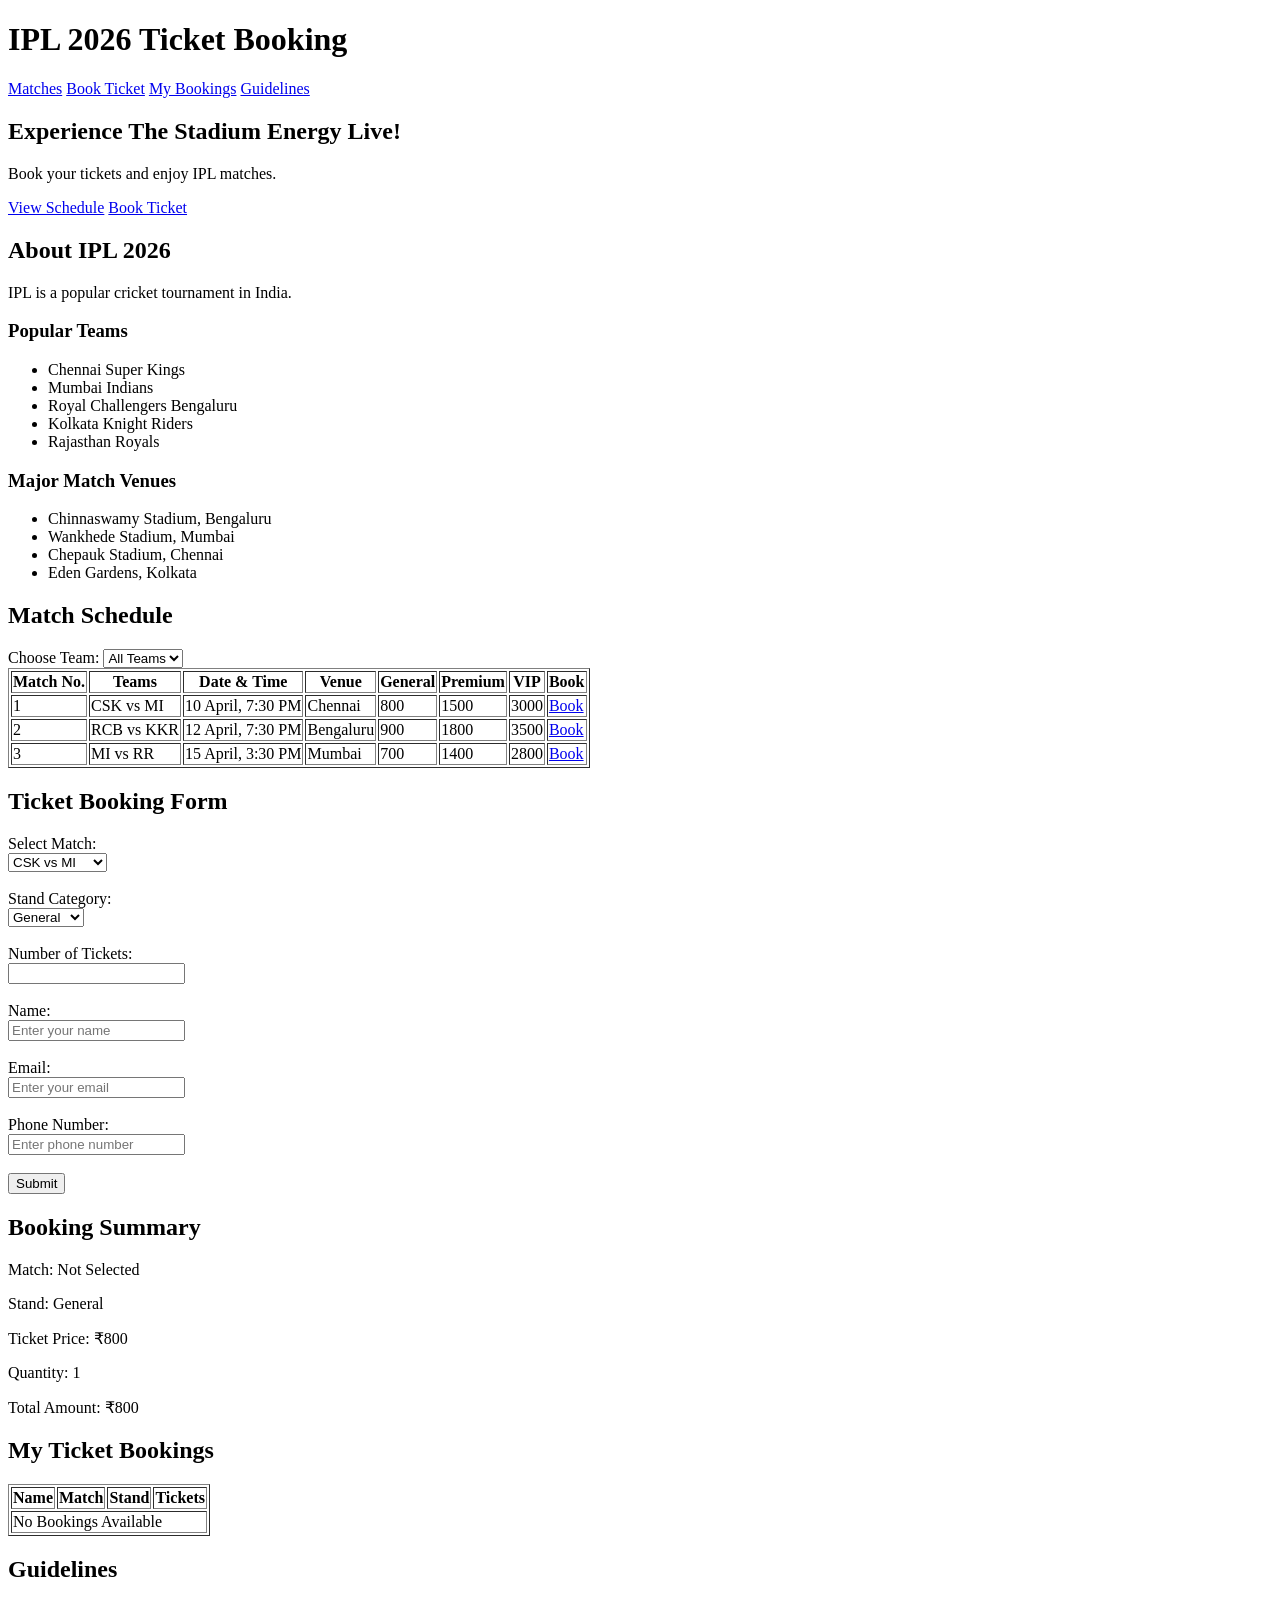
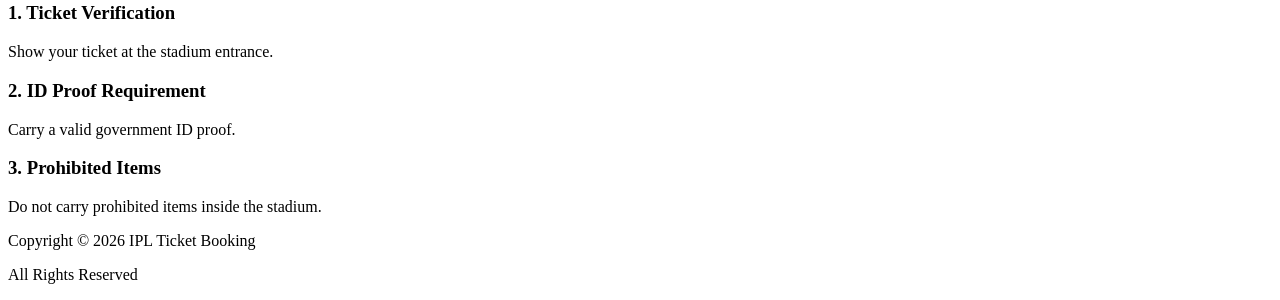
==== index.html @ f909f4ca "Add files via upload" ====
<!DOCTYPE html>
<html>
<head>
    <title>IPL Ticket Booking</title>
</head>

<body>

    <!-- Header -->
    <header>
        <h1>IPL 2026 Ticket Booking</h1>

        <nav>
            <a href="#matches">Matches</a>
            <a href="#booking">Book Ticket</a>
            <a href="#mybookings">My Bookings</a>
            <a href="#guidelines">Guidelines</a>
        </nav>
    </header>

    <!-- Banner Section -->
    <section>
        <h1>Experience The Stadium Energy Live!</h1>
        <p>Book your tickets and enjoy IPL matches.</p>

        <a href="#matches">View Schedule</a>
        <a href="#booking">Book Ticket</a>
    </section>

    <!-- About IPL -->
    <section>
        <h2>About IPL 2026</h2>
        <p>IPL is a popular cricket tournament in India.</p>

        <h3>Popular Teams</h3>
        <ul>
            <li>Chennai Super Kings</li>
            <li>Mumbai Indians</li>
            <li>Royal Challengers Bengaluru</li>
            <li>Kolkata Knight Riders</li>
            <li>Rajasthan Royals</li>
        </ul>

        <h3>Major Match Venues</h3>
        <ul>
            <li>Chinnaswamy Stadium, Bengaluru</li>
            <li>Wankhede Stadium, Mumbai</li>
            <li>Chepauk Stadium, Chennai</li>
            <li>Eden Gardens, Kolkata</li>
        </ul>
    </section>

    <!-- Match Schedule -->
    <section id="matches">
        <h2>Match Schedule</h2>

        <label>Choose Team:</label>
        <select>
            <option>All Teams</option>
            <option>CSK</option>
            <option>MI</option>
            <option>RCB</option>
            <option>KKR</option>
        </select>

        <table border="1">
            <tr>
                <th>Match No.</th>
                <th>Teams</th>
                <th>Date & Time</th>
                <th>Venue</th>
                <th>General</th>
                <th>Premium</th>
                <th>VIP</th>
                <th>Book</th>
            </tr>

            <tr>
                <td>1</td>
                <td>CSK vs MI</td>
                <td>10 April, 7:30 PM</td>
                <td>Chennai</td>
                <td>800</td>
                <td>1500</td>
                <td>3000</td>
                <td><a href="#booking">Book</a></td>
            </tr>

            <tr>
                <td>2</td>
                <td>RCB vs KKR</td>
                <td>12 April, 7:30 PM</td>
                <td>Bengaluru</td>
                <td>900</td>
                <td>1800</td>
                <td>3500</td>
                <td><a href="#booking">Book</a></td>
            </tr>

            <tr>
                <td>3</td>
                <td>MI vs RR</td>
                <td>15 April, 3:30 PM</td>
                <td>Mumbai</td>
                <td>700</td>
                <td>1400</td>
                <td>2800</td>
                <td><a href="#booking">Book</a></td>
            </tr>
        </table>
    </section>

    <!-- Ticket Booking Form -->
    <section id="booking">
        <h2>Ticket Booking Form</h2>

        <form>
            <label>Select Match:</label><br>
            <select>
                <option>CSK vs MI</option>
                <option>RCB vs KKR</option>
                <option>MI vs RR</option>
            </select><br><br>

            <label>Stand Category:</label><br>
            <select>
                <option>General</option>
                <option>Premium</option>
                <option>VIP</option>
            </select><br><br>

            <label>Number of Tickets:</label><br>
            <input type="number" min="1"><br><br>

            <label>Name:</label><br>
            <input type="text" placeholder="Enter your name"><br><br>

            <label>Email:</label><br>
            <input type="email" placeholder="Enter your email"><br><br>

            <label>Phone Number:</label><br>
            <input type="tel" placeholder="Enter phone number"><br><br>

            <button type="submit">Submit</button>
        </form>

        <!-- Booking Summary -->
        <h2>Booking Summary</h2>
        <p>Match: Not Selected</p>
        <p>Stand: General</p>
        <p>Ticket Price: ₹800</p>
        <p>Quantity: 1</p>
        <p>Total Amount: ₹800</p>
    </section>

    <!-- My Bookings -->
    <section id="mybookings">
        <h2>My Ticket Bookings</h2>

        <table border="1">
            <tr>
                <th>Name</th>
                <th>Match</th>
                <th>Stand</th>
                <th>Tickets</th>
            </tr>

            <tr>
                <td colspan="4">No Bookings Available</td>
            </tr>
        </table>
    </section>

    <!-- Guidelines -->
    <section id="guidelines">
        <h2>Guidelines</h2>

        <h3>1. Ticket Verification</h3>
        <p>Show your ticket at the stadium entrance.</p>


        <h3>2. ID Proof Requirement</h3>
        <p>Carry a valid government ID proof.</p>

        <h3>3. Prohibited Items</h3>
        <p>Do not carry prohibited items inside the stadium.</p>
    </section>

    <!-- Footer -->
    <footer>
        <p>Copyright © 2026 IPL Ticket Booking</p>
        <p>All Rights Reserved</p>
    </footer>
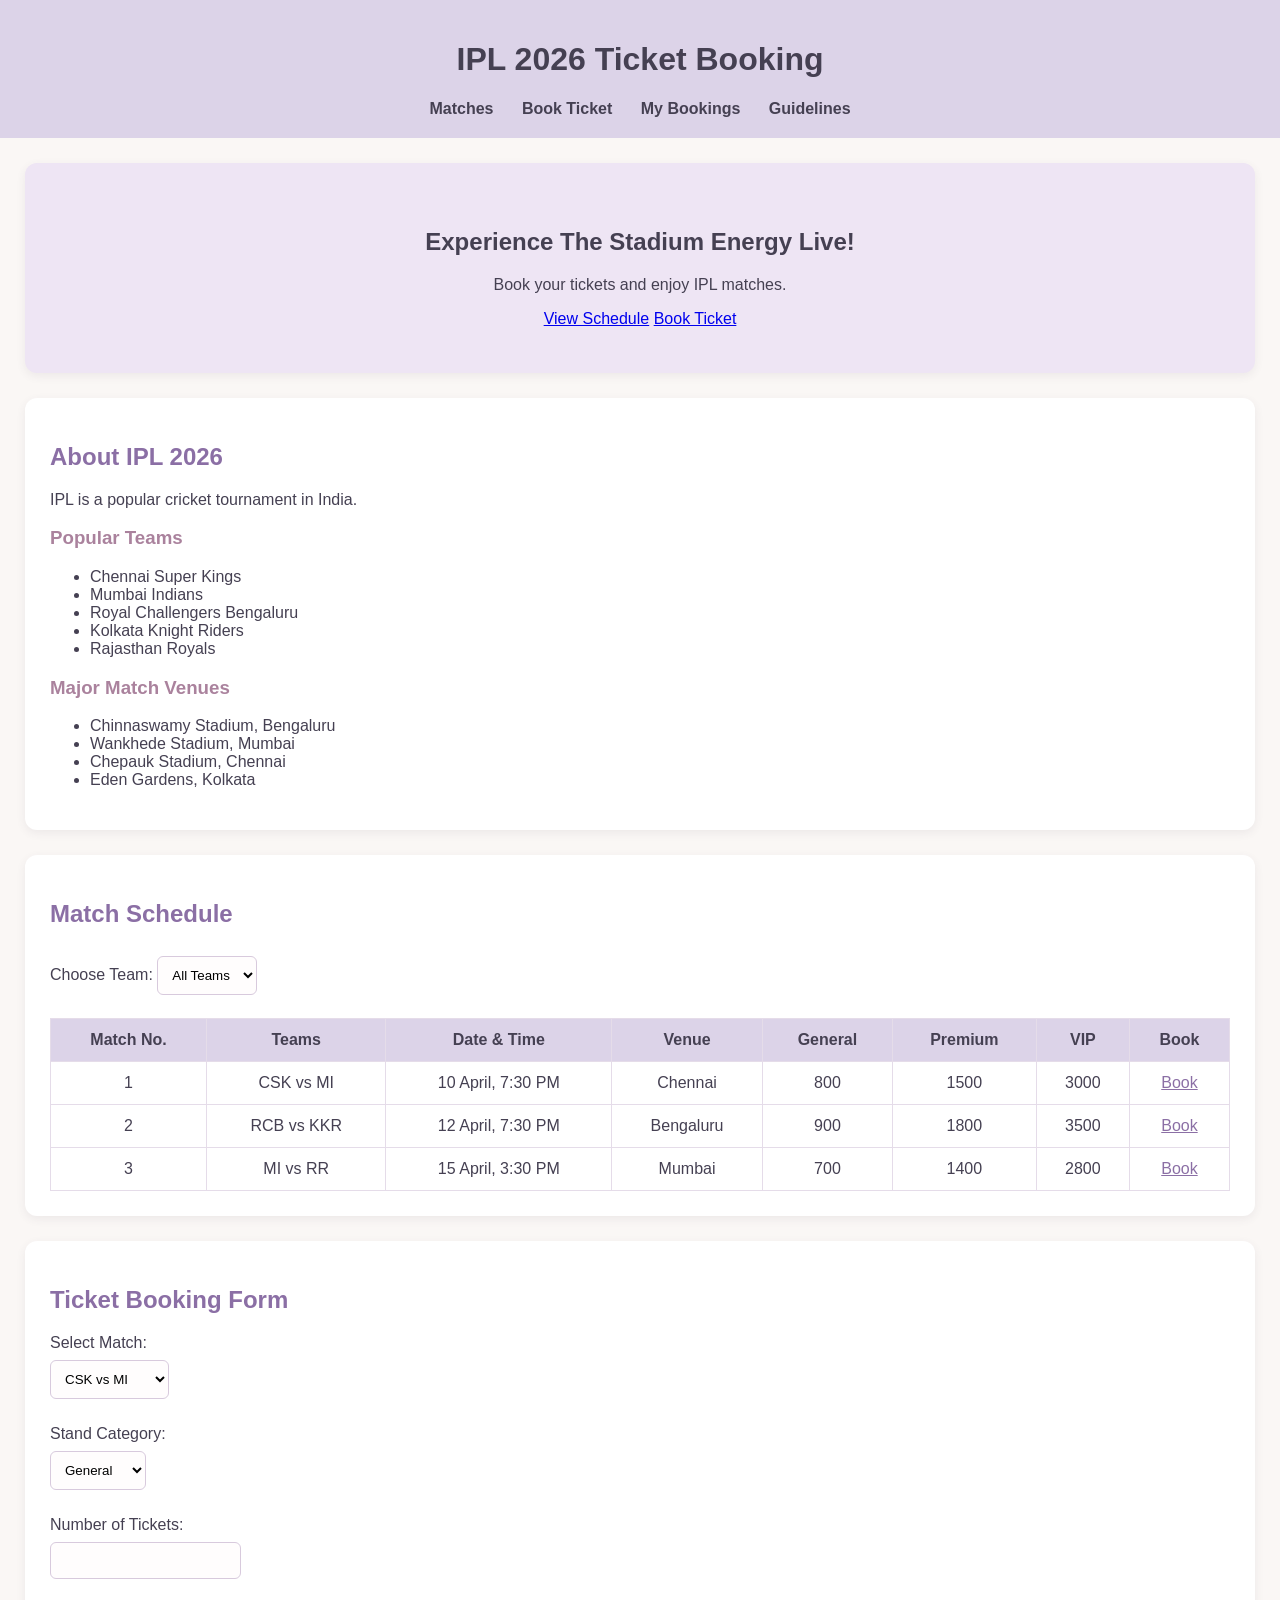
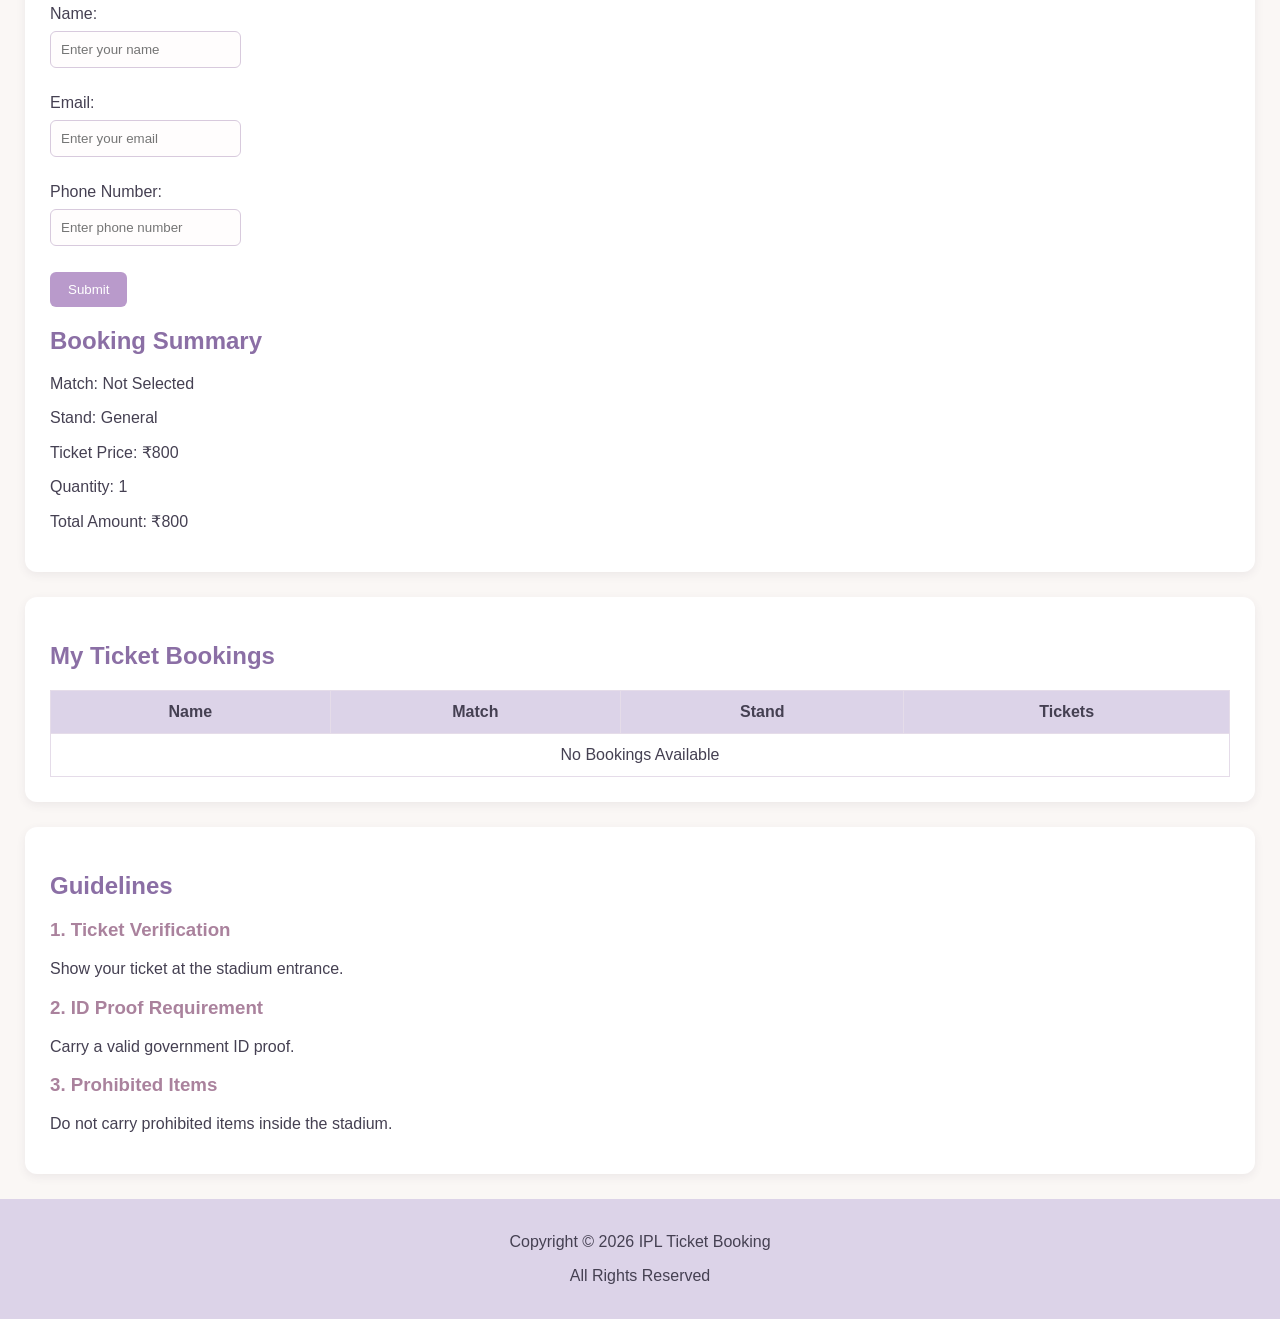
==== commit cd936a4f: "Fix HTML structure and add missing footer" ====
--- a/index.html
+++ b/index.html
@@ -1,8 +1,8 @@
-
 <!DOCTYPE html>
 <html>
 <head>
     <title>IPL Ticket Booking</title>
+    <link rel="stylesheet" href="style.css">
 </head>
 
 <body>
@@ -24,8 +24,9 @@
         <h1>Experience The Stadium Energy Live!</h1>
         <p>Book your tickets and enjoy IPL matches.</p>
 
-        <a href="#matches">View Schedule</a>
-        <a href="#booking">Book Ticket</a>
+       <a href="#matches" class="banner-button">View Schedule</a>
+
+       <a href="#booking" class="banner-button">Book Ticket</a>
     </section>
 
     <!-- About IPL -->
@@ -191,4 +192,4 @@
     <footer>
         <p>Copyright © 2026 IPL Ticket Booking</p>
         <p>All Rights Reserved</p>
-    </footer>+    </footer>
--- a/style.css
+++ b/style.css
@@ -0,0 +1,124 @@
+
+/* General Styling */
+body {
+    font-family: Arial, sans-serif;
+    background-color: #faf7f5;
+    color: #454052;
+    margin: 0;
+}
+
+/* Header */
+header {
+    background-color: #dcd3e8;
+    color: #454052;
+    text-align: center;
+    padding: 20px;
+}
+
+/* Navigation */
+nav a {
+    color: #454052;
+    text-decoration: none;
+    margin: 12px;
+    font-weight: bold;
+}
+
+nav a:hover {
+    color: #9b7bb5;
+}
+
+/* Sections */
+section {
+    background-color: white;
+    margin: 25px;
+    padding: 25px;
+    border-radius: 12px;
+    box-shadow: 0 3px 10px rgba(80, 60, 90, 0.08);
+}
+
+/* Headings */
+h2 {
+    color: #8b6fa5;
+}
+
+h3 {
+    color: #aa829d;
+}
+
+/* Banner Section */
+section:first-of-type {
+    background-color: #eee5f4;
+    text-align: center;
+    padding: 45px 20px;
+}
+
+/* Links and Buttons */
+button {
+    background-color: #b99acb;
+    color: white;
+    padding: 10px 18px;
+    border: none;
+    border-radius: 6px;
+    cursor: pointer;
+}
+
+button:hover {
+    background-color: #9676ad;
+}
+
+/* Tables */
+table {
+    width: 100%;
+    border-collapse: collapse;
+    margin-top: 15px;
+}
+
+th {
+    background-color: #dcd3e8;
+    color: #454052;
+}
+
+th, td {
+    border: 1px solid #e5dce9;
+    padding: 12px;
+    text-align: center;
+}
+
+/* Table Links */
+td a {
+    color: #8b6fa5;
+}
+
+/* Forms */
+input, select {
+    padding: 10px;
+    margin: 8px 0;
+    border: 1px solid #d8cadd;
+    border-radius: 6px;
+    background-color: #fffdfd;
+}
+
+/* Footer */
+footer {
+    background-color: #dcd3e8;
+    color: #454052;
+    text-align: center;
+    padding: 18px;
+}
+
+/* Mobile View */
+@media (max-width: 600px) {
+    section {
+        margin: 12px;
+        padding: 15px;
+    }
+
+    nav a {
+        display: inline-block;
+        margin: 6px;
+    }
+
+    table {
+        font-size: 12px;
+    }
+}
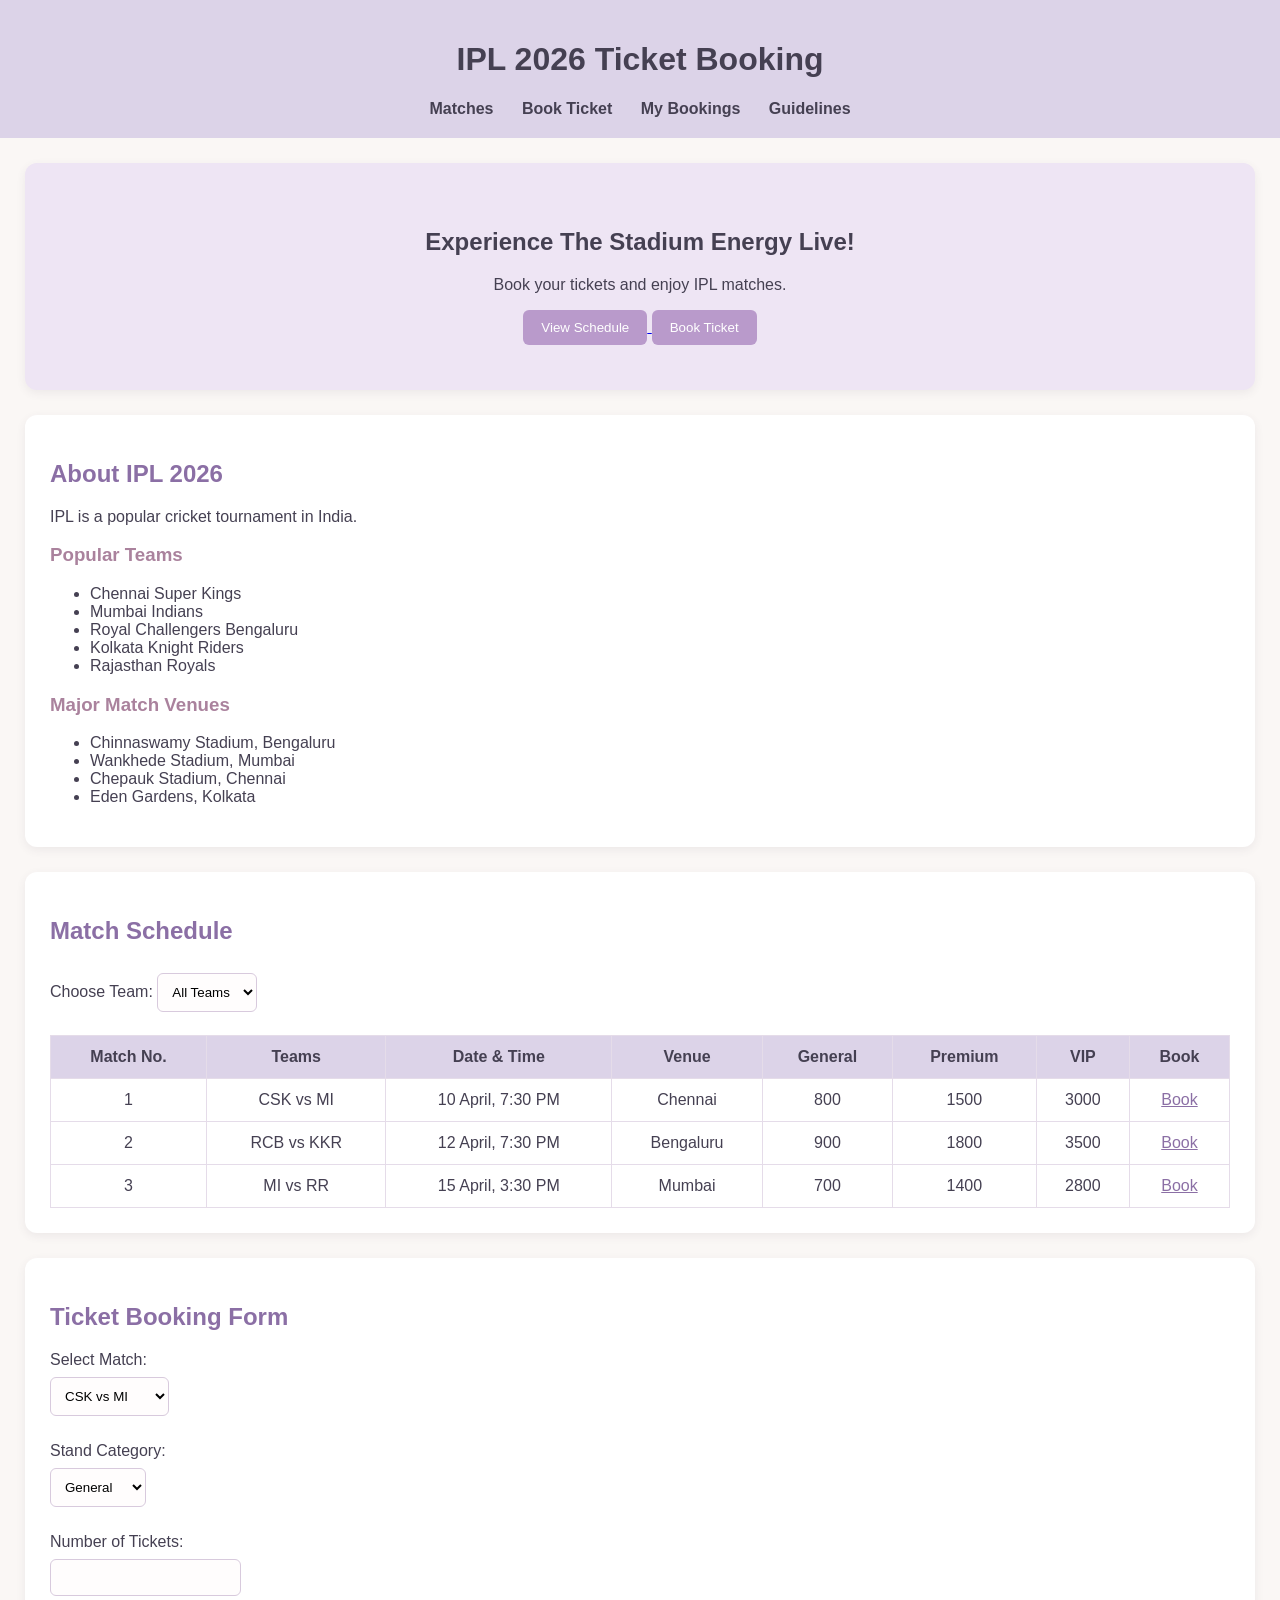
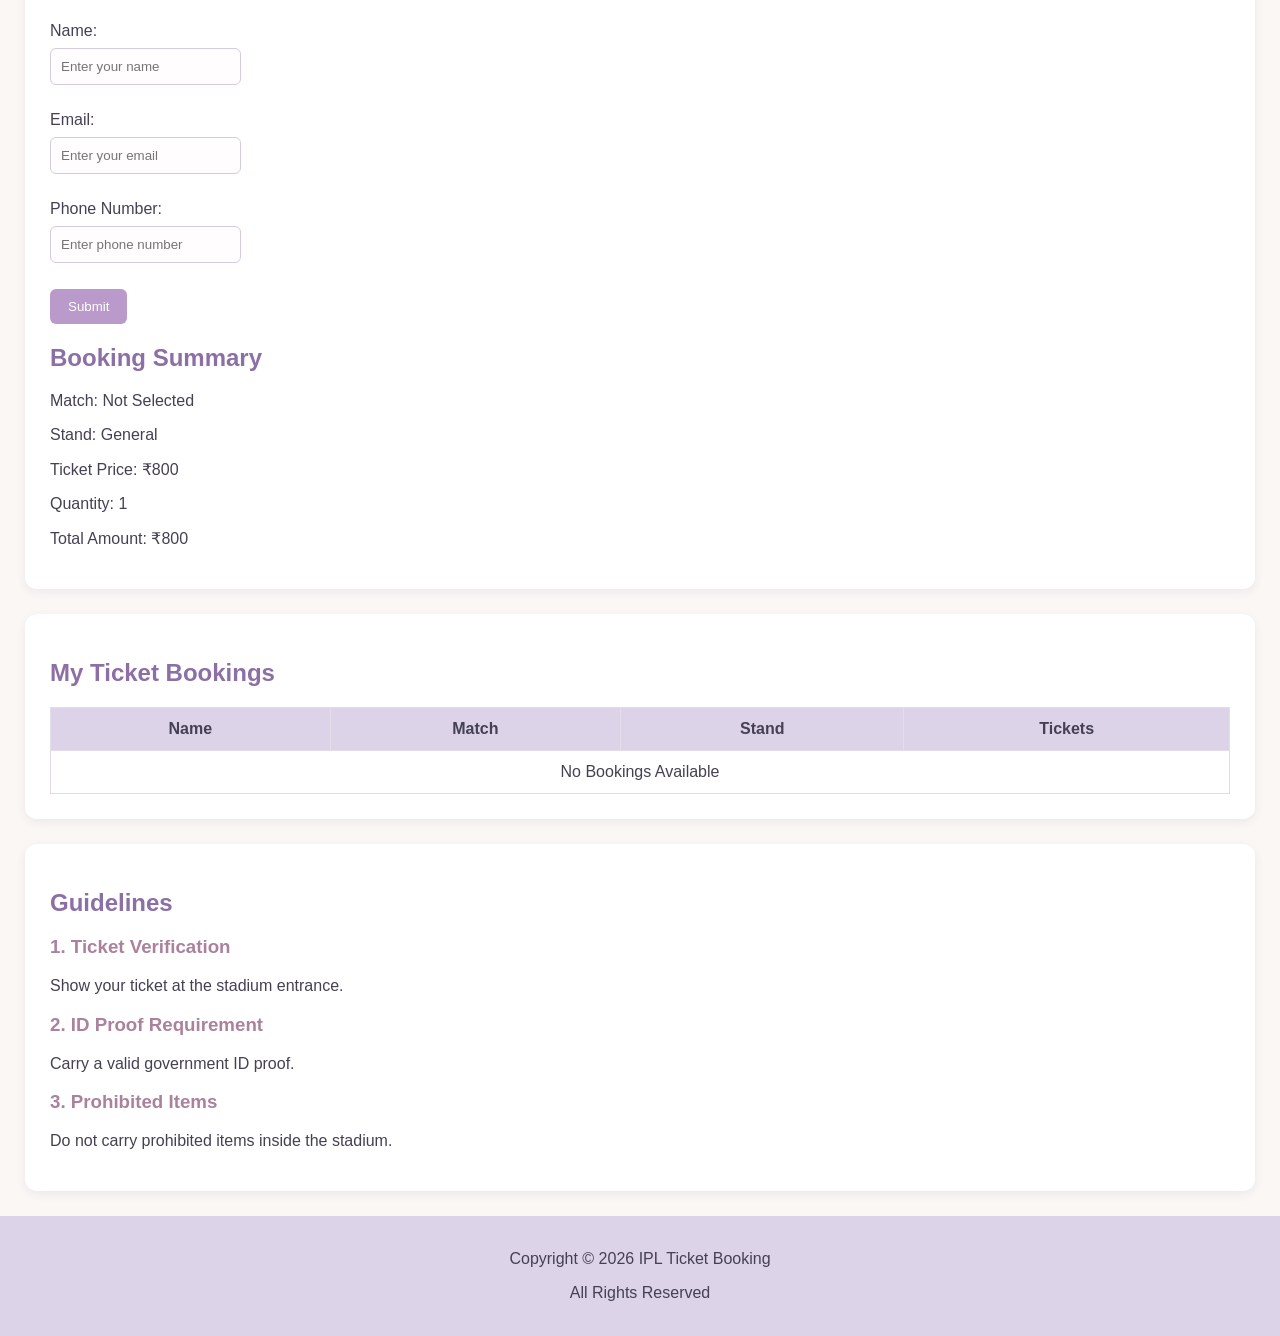
==== commit c88f6f39: "Refactor index.html for improved structure and buttons Updated the HTML structure and improved butto" ====
--- a/index.html
+++ b/index.html
@@ -20,14 +20,18 @@
     </header>
 
     <!-- Banner Section -->
-    <section>
-        <h1>Experience The Stadium Energy Live!</h1>
-        <p>Book your tickets and enjoy IPL matches.</p>
+<section>
+    <h1>Experience The Stadium Energy Live!</h1>
+    <p>Book your tickets and enjoy IPL matches.</p>
 
-       <a href="#matches" class="banner-button">View Schedule</a>
+    <a href="#matches">
+        <button type="button">View Schedule</button>
+    </a>
 
-       <a href="#booking" class="banner-button">Book Ticket</a>
-    </section>
+    <a href="#booking">
+        <button type="button">Book Ticket</button>
+    </a>
+</section>
 
     <!-- About IPL -->
     <section>
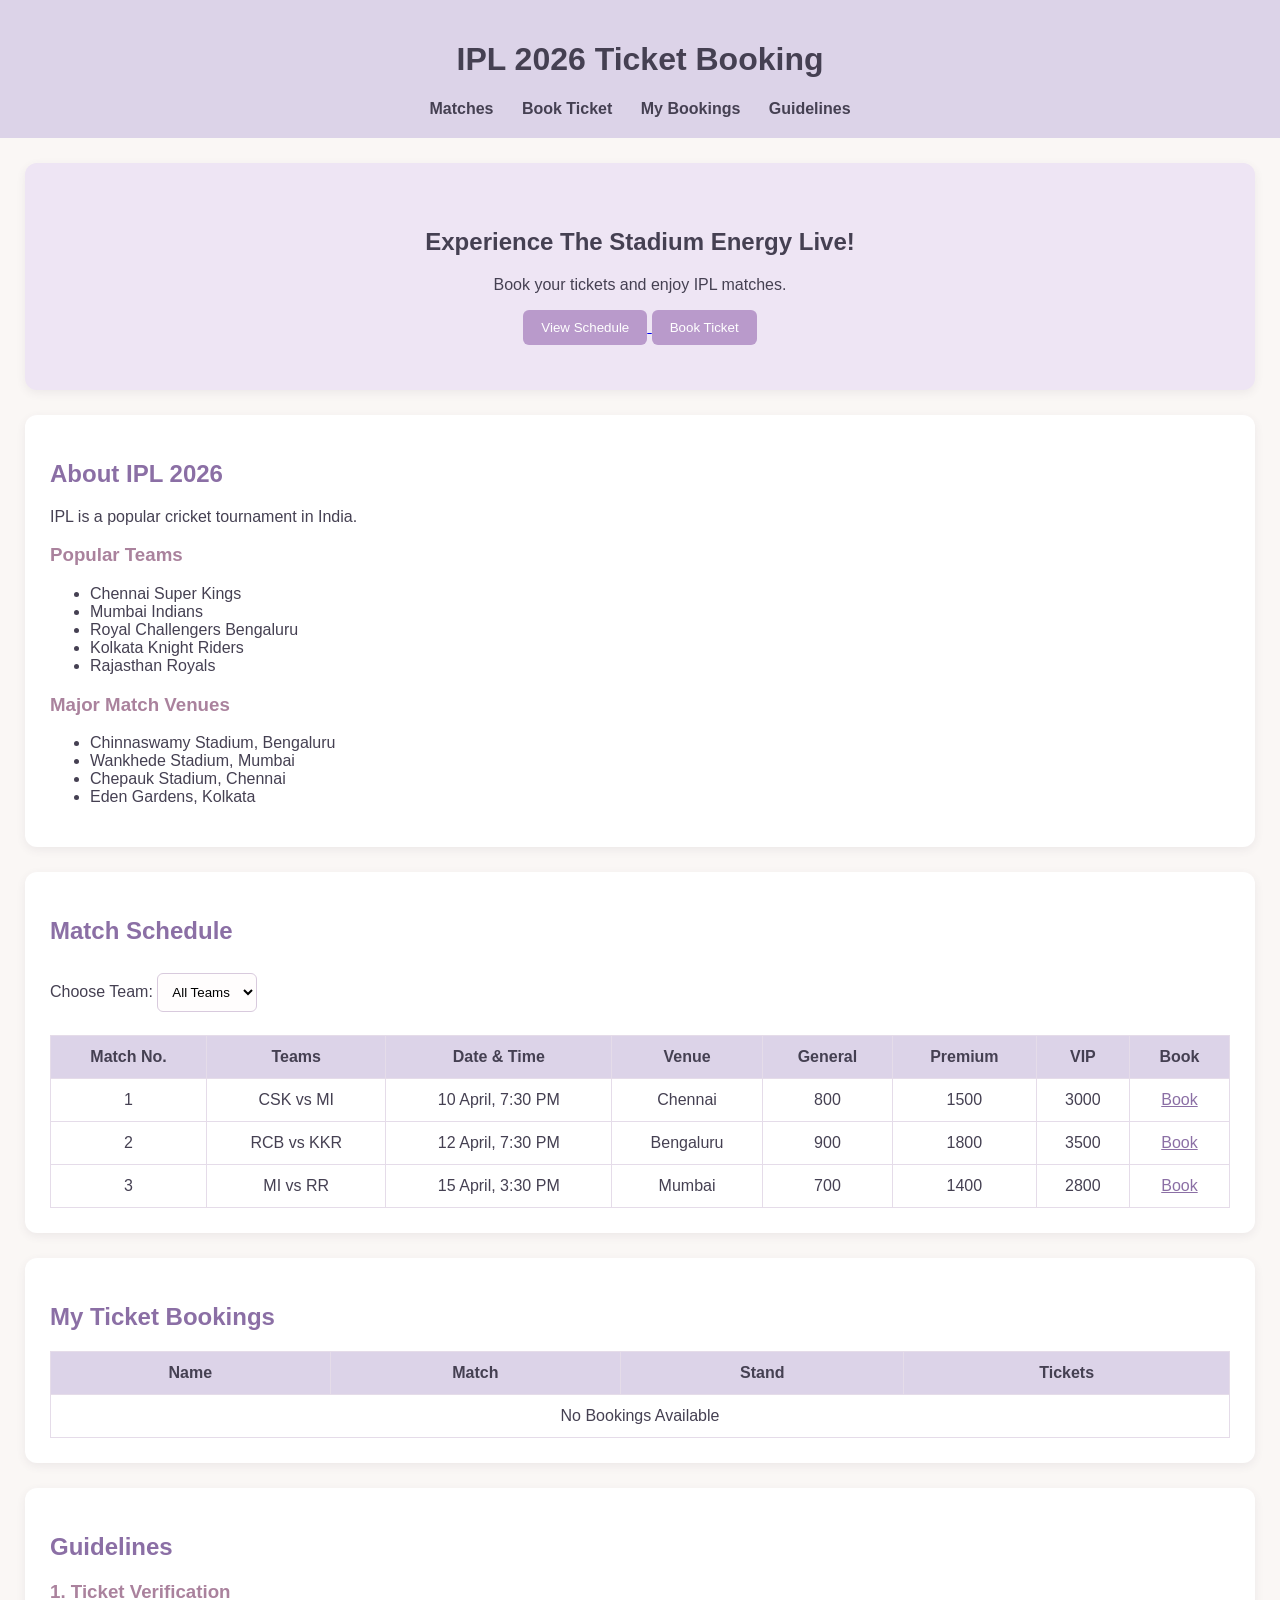
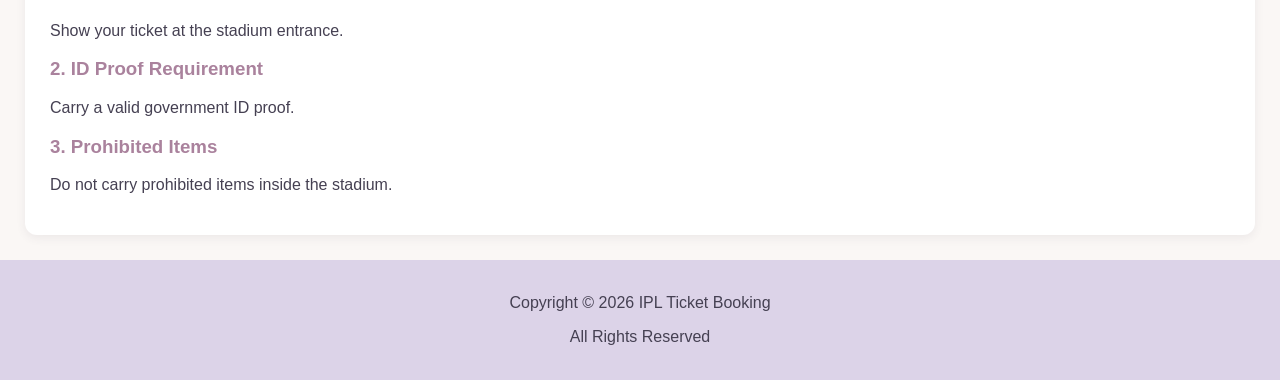
==== commit 12e5f155: "Fix links in index.html for ticket booking" ====
--- a/index.html
+++ b/index.html
@@ -1,3 +1,4 @@
+
 <!DOCTYPE html>
 <html>
 <head>
@@ -13,25 +14,27 @@
 
         <nav>
             <a href="#matches">Matches</a>
-            <a href="#booking">Book Ticket</a>
+            <a href="booking.html">Book Ticket</a>
             <a href="#mybookings">My Bookings</a>
             <a href="#guidelines">Guidelines</a>
         </nav>
     </header>
 
+
     <!-- Banner Section -->
-<section>
-    <h1>Experience The Stadium Energy Live!</h1>
-    <p>Book your tickets and enjoy IPL matches.</p>
+    <section>
+        <h1>Experience The Stadium Energy Live!</h1>
+        <p>Book your tickets and enjoy IPL matches.</p>
 
-    <a href="#matches">
-        <button type="button">View Schedule</button>
-    </a>
+        <a href="#matches">
+            <button type="button">View Schedule</button>
+        </a>
 
-    <a href="#booking">
-        <button type="button">Book Ticket</button>
-    </a>
-</section>
+        <a href="booking.html">
+            <button type="button">Book Ticket</button>
+        </a>
+    </section>
+
 
     <!-- About IPL -->
     <section>
@@ -55,6 +58,7 @@
             <li>Eden Gardens, Kolkata</li>
         </ul>
     </section>
+
 
     <!-- Match Schedule -->
     <section id="matches">
@@ -89,7 +93,7 @@
                 <td>800</td>
                 <td>1500</td>
                 <td>3000</td>
-                <td><a href="#booking">Book</a></td>
+                <td><a href="booking.html">Book</a></td>
             </tr>
 
             <tr>
@@ -100,7 +104,7 @@
                 <td>900</td>
                 <td>1800</td>
                 <td>3500</td>
-                <td><a href="#booking">Book</a></td>
+                <td><a href="booking.html">Book</a></td>
             </tr>
 
             <tr>
@@ -111,53 +115,11 @@
                 <td>700</td>
                 <td>1400</td>
                 <td>2800</td>
-                <td><a href="#booking">Book</a></td>
+                <td><a href="booking.html">Book</a></td>
             </tr>
         </table>
     </section>
 
-    <!-- Ticket Booking Form -->
-    <section id="booking">
-        <h2>Ticket Booking Form</h2>
-
-        <form>
-            <label>Select Match:</label><br>
-            <select>
-                <option>CSK vs MI</option>
-                <option>RCB vs KKR</option>
-                <option>MI vs RR</option>
-            </select><br><br>
-
-            <label>Stand Category:</label><br>
-            <select>
-                <option>General</option>
-                <option>Premium</option>
-                <option>VIP</option>
-            </select><br><br>
-
-            <label>Number of Tickets:</label><br>
-            <input type="number" min="1"><br><br>
-
-            <label>Name:</label><br>
-            <input type="text" placeholder="Enter your name"><br><br>
-
-            <label>Email:</label><br>
-            <input type="email" placeholder="Enter your email"><br><br>
-
-            <label>Phone Number:</label><br>
-            <input type="tel" placeholder="Enter phone number"><br><br>
-
-            <button type="submit">Submit</button>
-        </form>
-
-        <!-- Booking Summary -->
-        <h2>Booking Summary</h2>
-        <p>Match: Not Selected</p>
-        <p>Stand: General</p>
-        <p>Ticket Price: ₹800</p>
-        <p>Quantity: 1</p>
-        <p>Total Amount: ₹800</p>
-    </section>
 
     <!-- My Bookings -->
     <section id="mybookings">
@@ -177,13 +139,13 @@
         </table>
     </section>
 
+
     <!-- Guidelines -->
     <section id="guidelines">
         <h2>Guidelines</h2>
 
         <h3>1. Ticket Verification</h3>
         <p>Show your ticket at the stadium entrance.</p>
-
 
         <h3>2. ID Proof Requirement</h3>
         <p>Carry a valid government ID proof.</p>
@@ -192,8 +154,12 @@
         <p>Do not carry prohibited items inside the stadium.</p>
     </section>
 
+
     <!-- Footer -->
     <footer>
         <p>Copyright © 2026 IPL Ticket Booking</p>
         <p>All Rights Reserved</p>
     </footer>
+
+</body>
+</html>
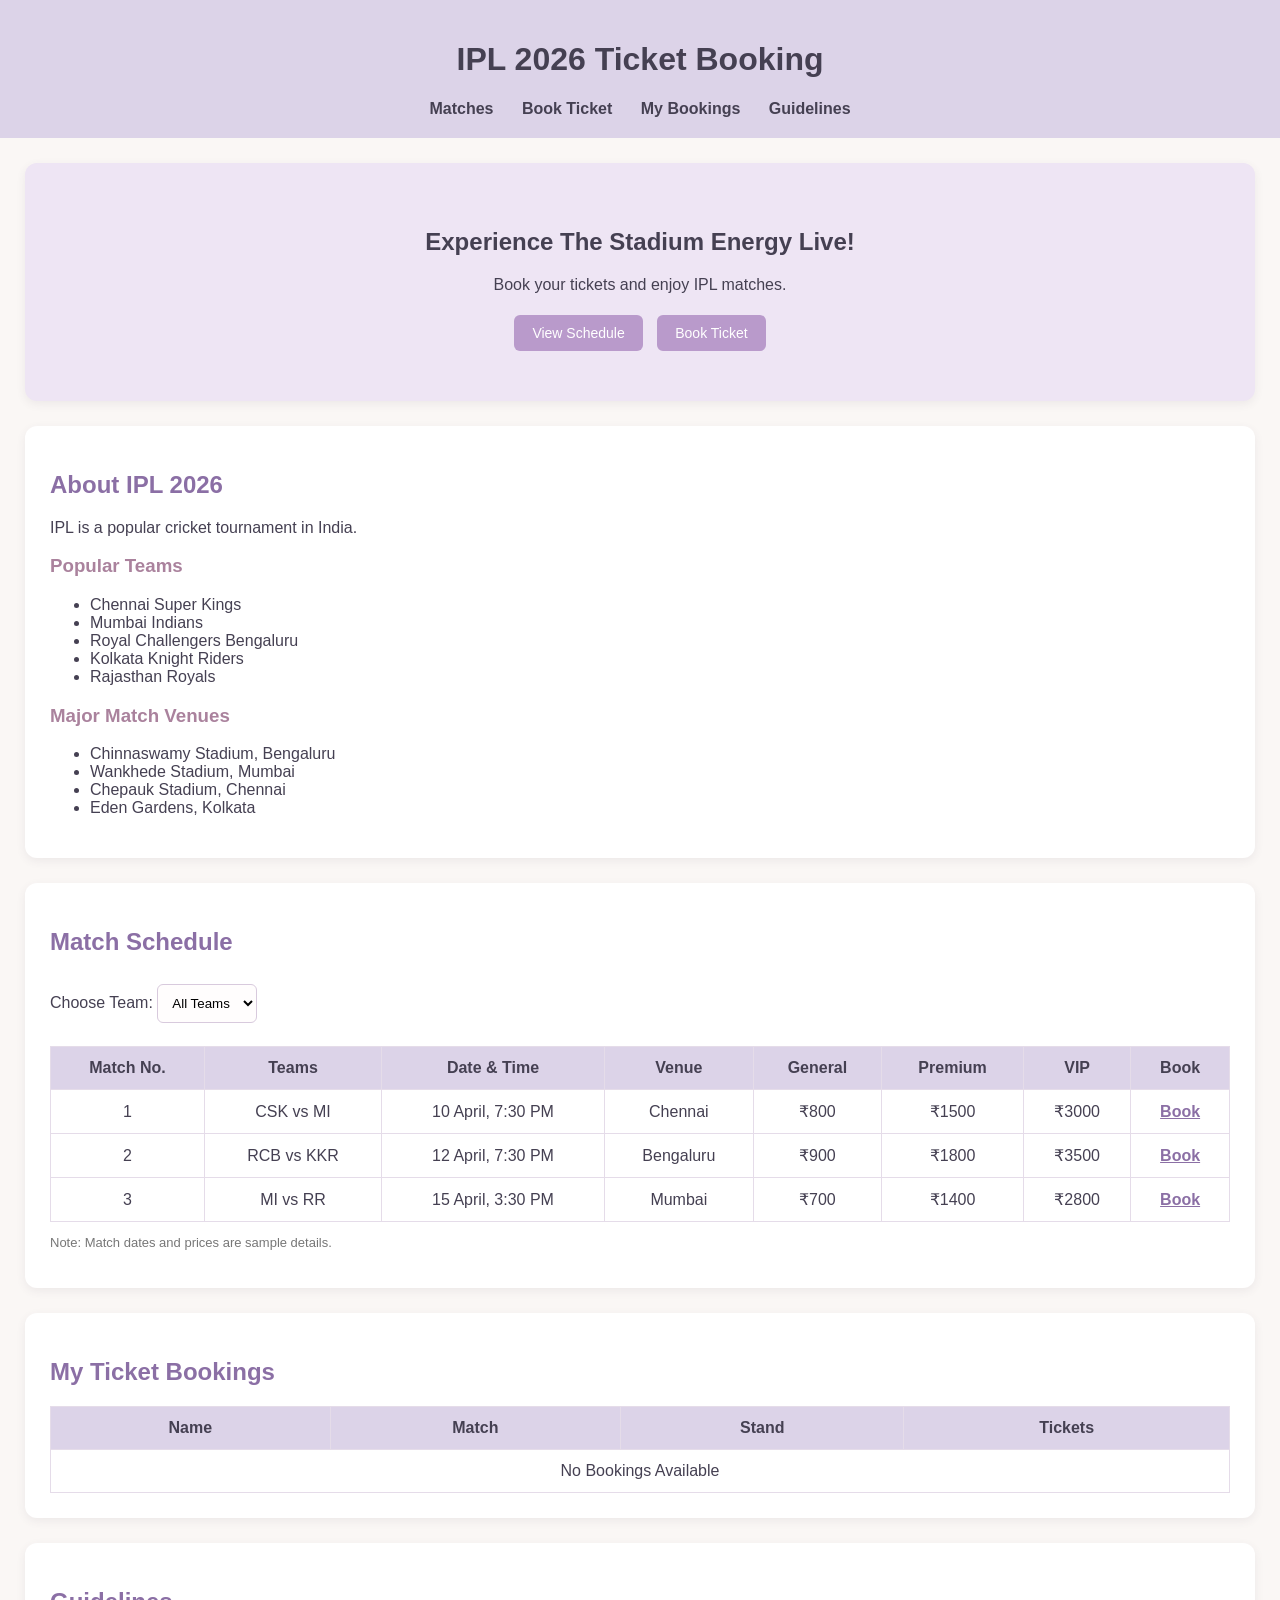
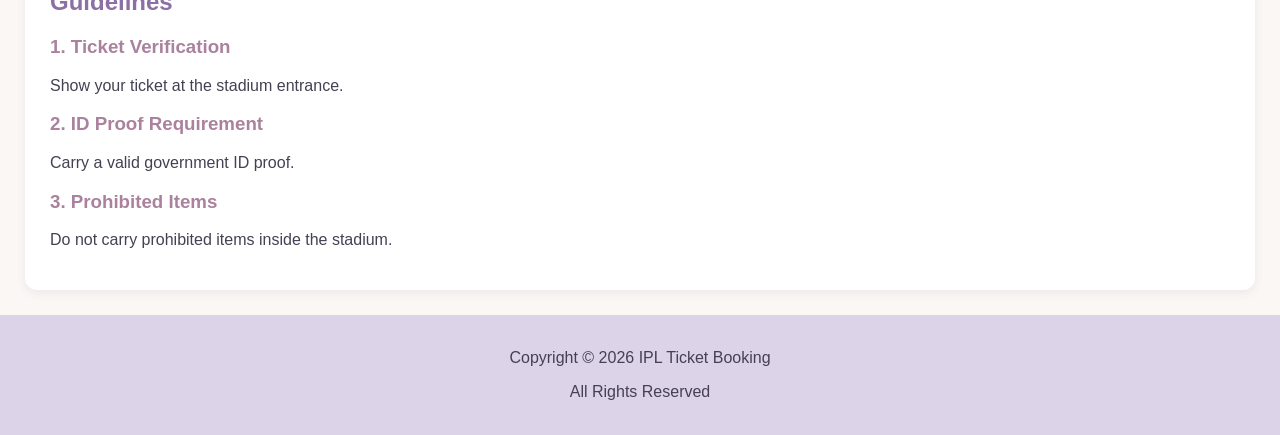
==== commit 469cd205: "Completed Activity 5 JavaScript DOM and Event Handling" ====
--- a/index.html
+++ b/index.html
@@ -14,27 +14,20 @@
 
         <nav>
             <a href="#matches">Matches</a>
-            <a href="booking.html">Book Ticket</a>
+            <a href="booking.html#booking">Book Ticket</a>
             <a href="#mybookings">My Bookings</a>
             <a href="#guidelines">Guidelines</a>
         </nav>
     </header>
 
-
     <!-- Banner Section -->
-    <section>
+    <section class="banner">
         <h1>Experience The Stadium Energy Live!</h1>
         <p>Book your tickets and enjoy IPL matches.</p>
 
-        <a href="#matches">
-            <button type="button">View Schedule</button>
-        </a>
-
-        <a href="booking.html">
-            <button type="button">Book Ticket</button>
-        </a>
+        <a href="#matches" class="button">View Schedule</a>
+        <a href="booking.html#booking" class="button">Book Ticket</a>
     </section>
-
 
     <!-- About IPL -->
     <section>
@@ -59,67 +52,81 @@
         </ul>
     </section>
 
-
     <!-- Match Schedule -->
     <section id="matches">
         <h2>Match Schedule</h2>
 
-        <label>Choose Team:</label>
-        <select>
+        <label for="team">Choose Team:</label>
+        <select id="team">
             <option>All Teams</option>
             <option>CSK</option>
             <option>MI</option>
             <option>RCB</option>
             <option>KKR</option>
+            <option>RR</option>
         </select>
 
-        <table border="1">
-            <tr>
-                <th>Match No.</th>
-                <th>Teams</th>
-                <th>Date & Time</th>
-                <th>Venue</th>
-                <th>General</th>
-                <th>Premium</th>
-                <th>VIP</th>
-                <th>Book</th>
-            </tr>
+        <div class="table-container">
+            <table border="1">
+                <tr>
+                    <th>Match No.</th>
+                    <th>Teams</th>
+                    <th>Date & Time</th>
+                    <th>Venue</th>
+                    <th>General</th>
+                    <th>Premium</th>
+                    <th>VIP</th>
+                    <th>Book</th>
+                </tr>
 
-            <tr>
-                <td>1</td>
-                <td>CSK vs MI</td>
-                <td>10 April, 7:30 PM</td>
-                <td>Chennai</td>
-                <td>800</td>
-                <td>1500</td>
-                <td>3000</td>
-                <td><a href="booking.html">Book</a></td>
-            </tr>
+                <tr>
+                    <td>1</td>
+                    <td>CSK vs MI</td>
+                    <td>10 April, 7:30 PM</td>
+                    <td>Chennai</td>
+                    <td>₹800</td>
+                    <td>₹1500</td>
+                    <td>₹3000</td>
+                    <td>
+                        <a href="booking.html#booking"
+                           class="book-link">Book</a>
+                    </td>
+                </tr>
 
-            <tr>
-                <td>2</td>
-                <td>RCB vs KKR</td>
-                <td>12 April, 7:30 PM</td>
-                <td>Bengaluru</td>
-                <td>900</td>
-                <td>1800</td>
-                <td>3500</td>
-                <td><a href="booking.html">Book</a></td>
-            </tr>
+                <tr>
+                    <td>2</td>
+                    <td>RCB vs KKR</td>
+                    <td>12 April, 7:30 PM</td>
+                    <td>Bengaluru</td>
+                    <td>₹900</td>
+                    <td>₹1800</td>
+                    <td>₹3500</td>
+                    <td>
+                        <a href="booking.html#booking"
+                           class="book-link">Book</a>
+                    </td>
+                </tr>
 
-            <tr>
-                <td>3</td>
-                <td>MI vs RR</td>
-                <td>15 April, 3:30 PM</td>
-                <td>Mumbai</td>
-                <td>700</td>
-                <td>1400</td>
-                <td>2800</td>
-                <td><a href="booking.html">Book</a></td>
-            </tr>
-        </table>
+                <tr>
+                    <td>3</td>
+                    <td>MI vs RR</td>
+                    <td>15 April, 3:30 PM</td>
+                    <td>Mumbai</td>
+                    <td>₹700</td>
+                    <td>₹1400</td>
+                    <td>₹2800</td>
+                    <td>
+                        <a href="booking.html#booking"
+                           class="book-link">Book</a>
+                    </td>
+                </tr>
+            </table>
+        </div>
+
+        <p class="note">
+            Note: Match dates and prices are sample details.
+        </p>
     </section>
-
 
     <!-- My Bookings -->
     <section id="mybookings">
@@ -139,7 +146,6 @@
         </table>
     </section>
 
-
     <!-- Guidelines -->
     <section id="guidelines">
         <h2>Guidelines</h2>
@@ -154,7 +160,6 @@
         <p>Do not carry prohibited items inside the stadium.</p>
     </section>
 
-
     <!-- Footer -->
     <footer>
         <p>Copyright © 2026 IPL Ticket Booking</p>
--- a/style.css
+++ b/style.css
@@ -7,10 +7,14 @@
     margin: 0;
 }
 
+/* Smooth Scrolling */
+html {
+    scroll-behavior: smooth;
+}
+
 /* Header */
 header {
     background-color: #dcd3e8;
-    color: #454052;
     text-align: center;
     padding: 20px;
 }
@@ -24,7 +28,7 @@
 }
 
 nav a:hover {
-    color: #9b7bb5;
+    color: #8b6fa5;
 }
 
 /* Sections */
@@ -45,24 +49,30 @@
     color: #aa829d;
 }
 
-/* Banner Section */
-section:first-of-type {
+/* Banner */
+.banner {
     background-color: #eee5f4;
     text-align: center;
     padding: 45px 20px;
 }
 
-/* Links and Buttons */
-button {
+/* Buttons */
+button,
+.button {
+    display: inline-block;
     background-color: #b99acb;
     color: white;
     padding: 10px 18px;
     border: none;
     border-radius: 6px;
     cursor: pointer;
+    text-decoration: none;
+    font-size: 14px;
+    margin: 5px;
 }
 
-button:hover {
+button:hover,
+.button:hover {
     background-color: #9676ad;
 }
 
@@ -75,7 +85,6 @@
 
 th {
     background-color: #dcd3e8;
-    color: #454052;
 }
 
 th, td {
@@ -84,12 +93,16 @@
     text-align: center;
 }
 
-/* Table Links */
-td a {
-    color: #8b6fa5;
+.table-container {
+    overflow-x: auto;
 }
 
-/* Forms */
+.book-link {
+    color: #8b6fa5;
+    font-weight: bold;
+}
+
+/* Form Fields */
 input, select {
     padding: 10px;
     margin: 8px 0;
@@ -98,10 +111,49 @@
     background-color: #fffdfd;
 }
 
+#bookingForm {
+    max-width: 500px;
+}
+
+#bookingForm input:not([type="radio"]),
+#bookingForm select {
+    width: 100%;
+    max-width: 350px;
+    box-sizing: border-box;
+}
+
+input[type="radio"] {
+    width: auto;
+}
+
+/* Confirmation Message */
+.success {
+    color: green;
+}
+
+/* Toast Notification */
+#toast {
+    display: none;
+    position: fixed;
+    bottom: 25px;
+    right: 25px;
+    background-color: #8b6fa5;
+    color: white;
+    padding: 15px 20px;
+    border-radius: 8px;
+    box-shadow: 0 3px 10px rgba(0, 0, 0, 0.15);
+    z-index: 1000;
+}
+
+/* Notes */
+.note {
+    font-size: 13px;
+    color: #777;
+}
+
 /* Footer */
 footer {
     background-color: #dcd3e8;
-    color: #454052;
     text-align: center;
     padding: 18px;
 }
@@ -121,4 +173,9 @@
     table {
         font-size: 12px;
     }
+
+    #toast {
+        left: 15px;
+        right: 15px;
+    }
 }
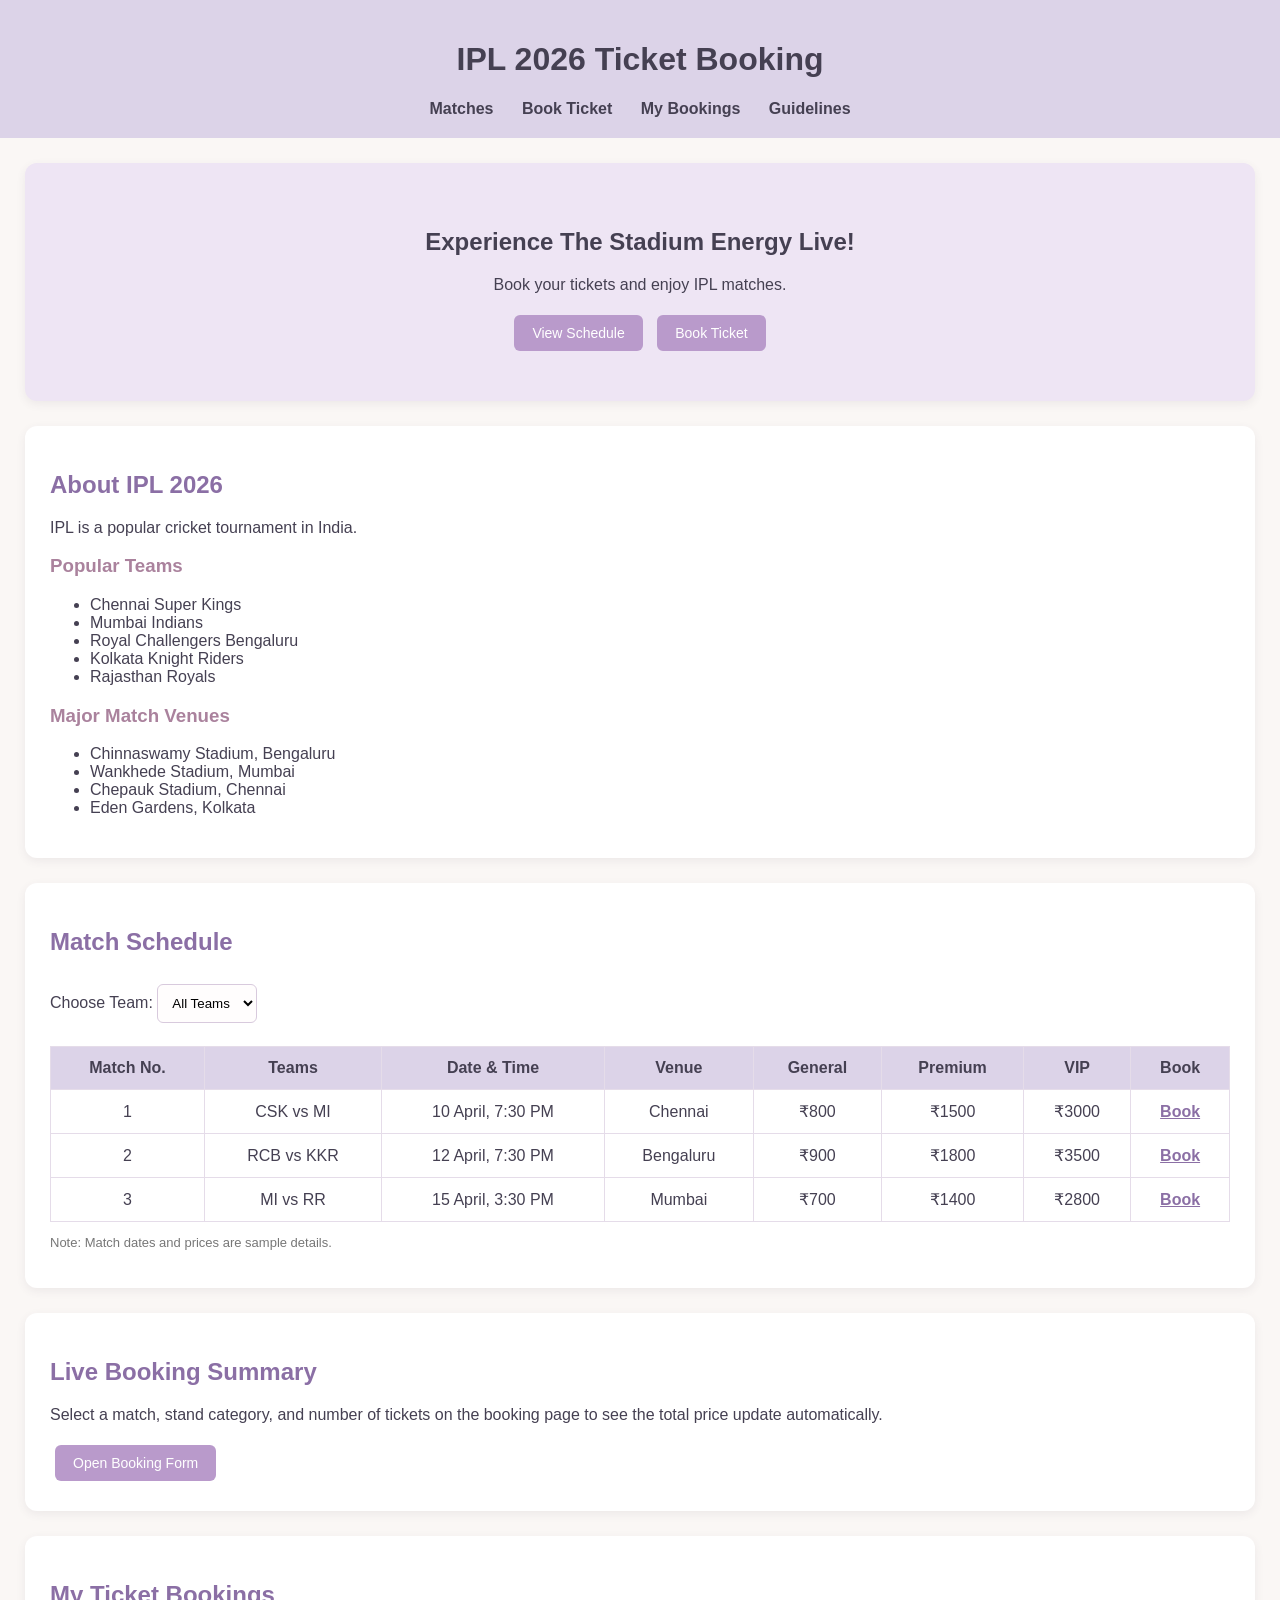
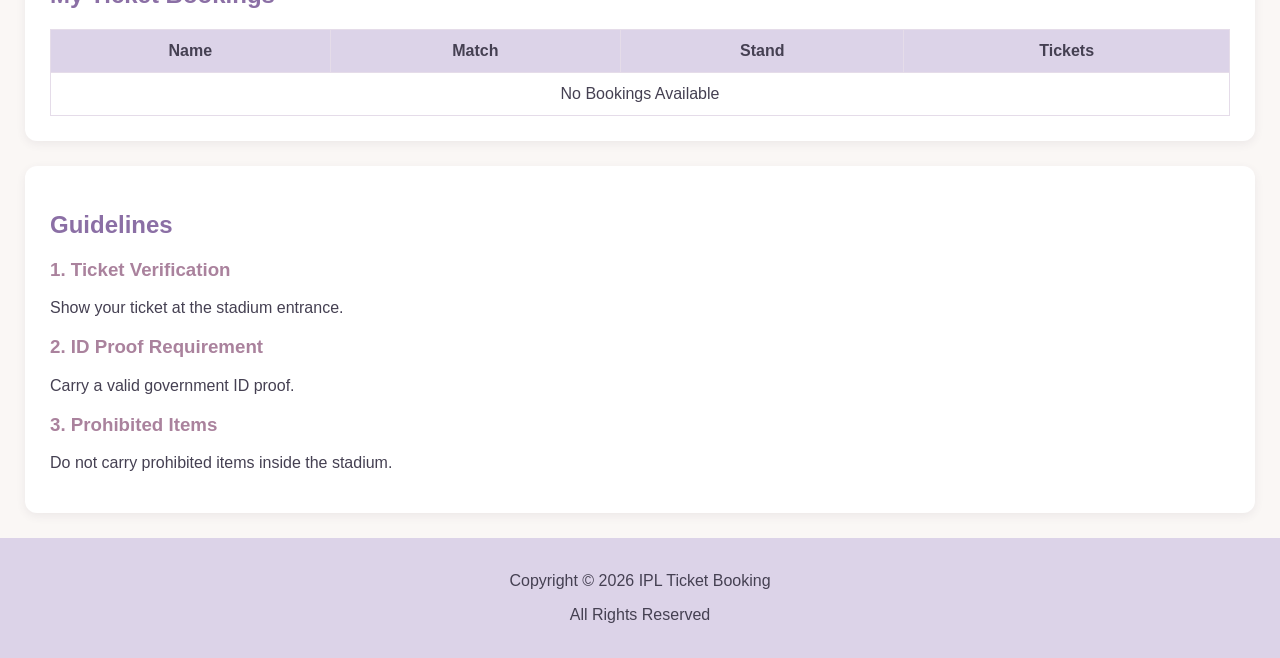
==== commit 0ed25e03: "Completed Activity 7 Live Booking Summary" ====
--- a/index.html
+++ b/index.html
@@ -8,7 +8,6 @@
 
 <body>
 
-    <!-- Header -->
     <header>
         <h1>IPL 2026 Ticket Booking</h1>
 
@@ -20,7 +19,7 @@
         </nav>
     </header>
 
-    <!-- Banner Section -->
+    <!-- Banner -->
     <section class="banner">
         <h1>Experience The Stadium Energy Live!</h1>
         <p>Book your tickets and enjoy IPL matches.</p>
@@ -87,10 +86,7 @@
                     <td>₹800</td>
                     <td>₹1500</td>
                     <td>₹3000</td>
-                    <td>
-                        <a href="booking.html#booking"
-                           class="book-link">Book</a>
-                    </td>
+                    <td><a href="booking.html#booking" class="book-link">Book</a></td>
                 </tr>
 
                 <tr>
@@ -101,10 +97,7 @@
                     <td>₹900</td>
                     <td>₹1800</td>
                     <td>₹3500</td>
-                    <td>
-                        <a href="booking.html#booking"
-                           class="book-link">Book</a>
-                    </td>
+                    <td><a href="booking.html#booking" class="book-link">Book</a></td>
                 </tr>
 
                 <tr>
@@ -115,17 +108,26 @@
                     <td>₹700</td>
                     <td>₹1400</td>
                     <td>₹2800</td>
-                    <td>
-                        <a href="booking.html#booking"
-                           class="book-link">Book</a>
-                    </td>
+                    <td><a href="booking.html#booking" class="book-link">Book</a></td>
                 </tr>
             </table>
         </div>
 
-        <p class="note">
-            Note: Match dates and prices are sample details.
+        <p class="note">Note: Match dates and prices are sample details.</p>
+    </section>
+
+    <!-- Activity 7: Booking Summary Preview -->
+    <section>
+        <h2>Live Booking Summary</h2>
+        <p>
+            Select a match, stand category, and number of tickets
+            on the booking page to see the total price update
+            automatically.
         </p>
+
+        <a href="booking.html#booking" class="button">
+            Open Booking Form
+        </a>
     </section>
 
     <!-- My Bookings -->
@@ -160,11 +162,11 @@
         <p>Do not carry prohibited items inside the stadium.</p>
     </section>
 
-    <!-- Footer -->
     <footer>
         <p>Copyright © 2026 IPL Ticket Booking</p>
         <p>All Rights Reserved</p>
     </footer>
 
+    <script src="app.js"></script>
 </body>
 </html>
--- a/style.css
+++ b/style.css
@@ -102,6 +102,45 @@
     font-weight: bold;
 }
 
+/* Booking Form and Summary */
+.booking-container {
+    display: flex;
+    gap: 30px;
+    align-items: flex-start;
+}
+
+#bookingForm {
+    flex: 1;
+    min-width: 0;
+}
+
+/* Booking Summary */
+.summary {
+    flex: 1;
+    background-color: #f5eff9;
+    padding: 25px;
+    border-radius: 10px;
+    border: 1px solid #e5dce9;
+}
+
+.summary h2 {
+    margin-top: 0;
+}
+
+.summary p {
+    padding: 8px 0;
+}
+
+.summary span {
+    font-weight: bold;
+    color: #8b6fa5;
+}
+
+.summary hr {
+    border: none;
+    border-top: 1px solid #d8cadd;
+}
+
 /* Form Fields */
 input, select {
     padding: 10px;
@@ -109,10 +148,6 @@
     border: 1px solid #d8cadd;
     border-radius: 6px;
     background-color: #fffdfd;
-}
-
-#bookingForm {
-    max-width: 500px;
 }
 
 #bookingForm input:not([type="radio"]),
@@ -170,6 +205,16 @@
         margin: 6px;
     }
 
+    .booking-container {
+        flex-direction: column;
+    }
+
+    #bookingForm,
+    .summary {
+        width: 100%;
+        box-sizing: border-box;
+    }
+
     table {
         font-size: 12px;
     }
@@ -178,4 +223,4 @@
         left: 15px;
         right: 15px;
     }
-}
+}
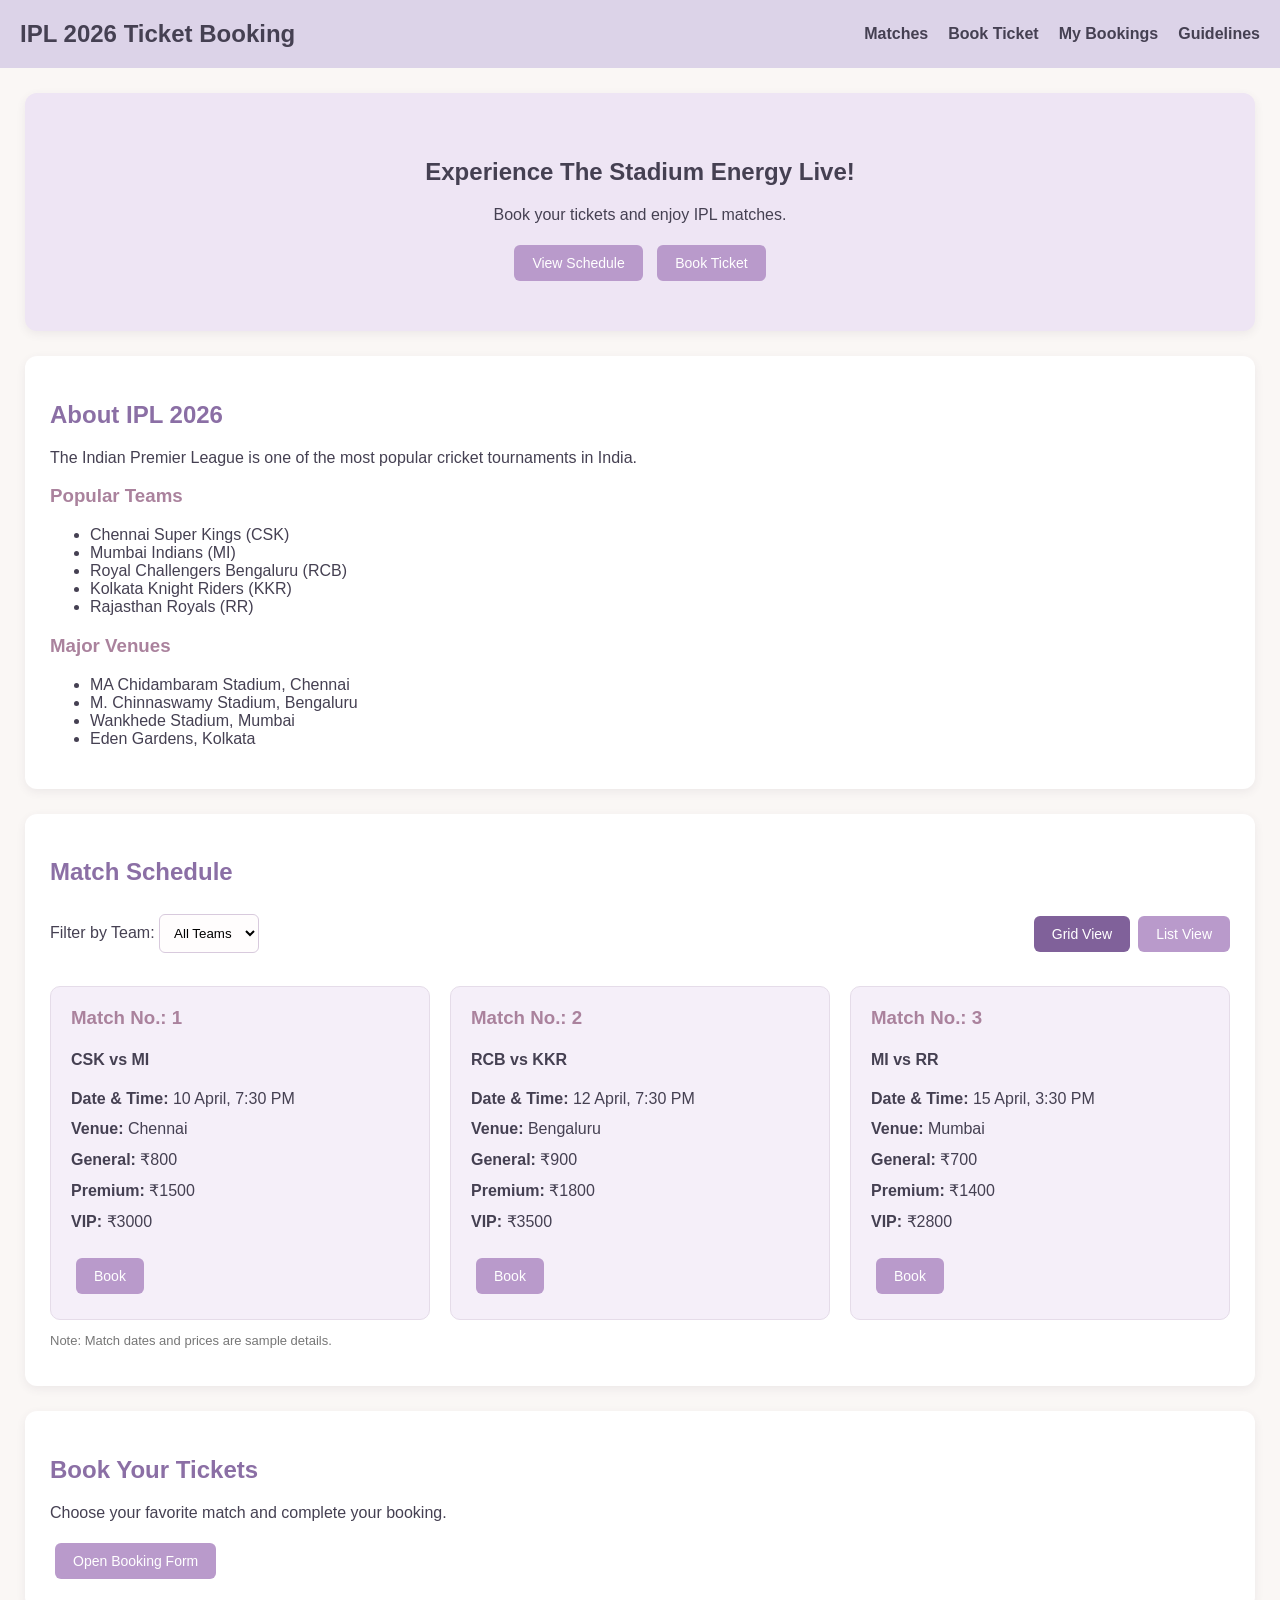
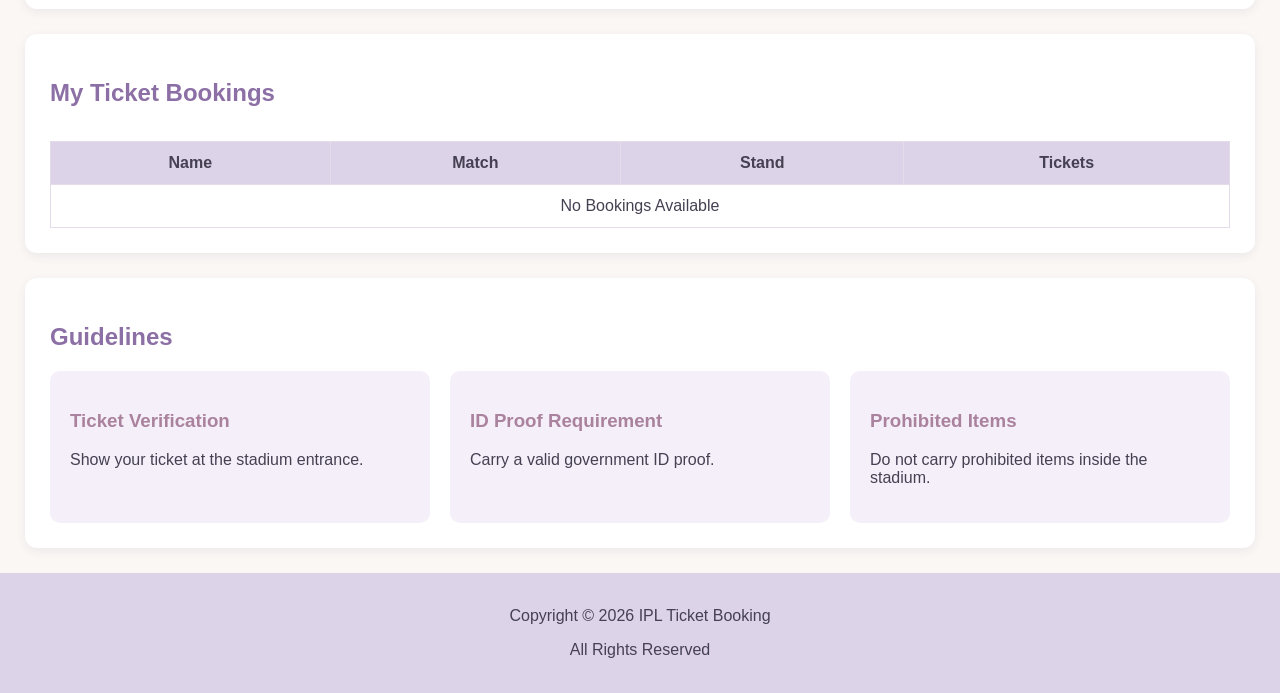
==== commit fd7f9240: "Completed Activity 8 Responsive Layout" ====
--- a/index.html
+++ b/index.html
@@ -1,22 +1,35 @@
 
 <!DOCTYPE html>
-<html>
+<html lang="en">
 <head>
-    <title>IPL Ticket Booking</title>
+    <meta charset="UTF-8">
+    <meta name="viewport" content="width=device-width, initial-scale=1.0">
+    <title>IPL 2026 Ticket Booking</title>
     <link rel="stylesheet" href="style.css">
 </head>
 
 <body>
 
+    <!-- Header -->
     <header>
-        <h1>IPL 2026 Ticket Booking</h1>
-
-        <nav>
-            <a href="#matches">Matches</a>
-            <a href="booking.html#booking">Book Ticket</a>
-            <a href="#mybookings">My Bookings</a>
-            <a href="#guidelines">Guidelines</a>
-        </nav>
+        <div class="navbar">
+            <h1>IPL 2026 Ticket Booking</h1>
+
+            <button type="button" class="menu-toggle"
+                    id="menuToggle"
+                    aria-label="Toggle navigation"
+                    aria-expanded="false"
+                    aria-controls="navLinks">
+                ☰
+            </button>
+
+            <nav id="navLinks">
+                <a href="#matches">Matches</a>
+                <a href="booking.html#booking">Book Ticket</a>
+                <a href="#mybookings">My Bookings</a>
+                <a href="#guidelines">Guidelines</a>
+            </nav>
+        </div>
     </header>
 
     <!-- Banner -->
@@ -31,22 +44,26 @@
     <!-- About IPL -->
     <section>
         <h2>About IPL 2026</h2>
-        <p>IPL is a popular cricket tournament in India.</p>
+
+        <p>
+            The Indian Premier League is one of the most popular
+            cricket tournaments in India.
+        </p>
 
         <h3>Popular Teams</h3>
         <ul>
-            <li>Chennai Super Kings</li>
-            <li>Mumbai Indians</li>
-            <li>Royal Challengers Bengaluru</li>
-            <li>Kolkata Knight Riders</li>
-            <li>Rajasthan Royals</li>
+            <li>Chennai Super Kings (CSK)</li>
+            <li>Mumbai Indians (MI)</li>
+            <li>Royal Challengers Bengaluru (RCB)</li>
+            <li>Kolkata Knight Riders (KKR)</li>
+            <li>Rajasthan Royals (RR)</li>
         </ul>
 
-        <h3>Major Match Venues</h3>
+        <h3>Major Venues</h3>
         <ul>
-            <li>Chinnaswamy Stadium, Bengaluru</li>
+            <li>MA Chidambaram Stadium, Chennai</li>
+            <li>M. Chinnaswamy Stadium, Bengaluru</li>
             <li>Wankhede Stadium, Mumbai</li>
-            <li>Chepauk Stadium, Chennai</li>
             <li>Eden Gardens, Kolkata</li>
         </ul>
     </section>
@@ -55,74 +72,100 @@
     <section id="matches">
         <h2>Match Schedule</h2>
 
-        <label for="team">Choose Team:</label>
-        <select id="team">
-            <option>All Teams</option>
-            <option>CSK</option>
-            <option>MI</option>
-            <option>RCB</option>
-            <option>KKR</option>
-            <option>RR</option>
-        </select>
-
-        <div class="table-container">
-            <table border="1">
-                <tr>
-                    <th>Match No.</th>
-                    <th>Teams</th>
-                    <th>Date & Time</th>
-                    <th>Venue</th>
-                    <th>General</th>
-                    <th>Premium</th>
-                    <th>VIP</th>
-                    <th>Book</th>
-                </tr>
-
-                <tr>
-                    <td>1</td>
-                    <td>CSK vs MI</td>
-                    <td>10 April, 7:30 PM</td>
-                    <td>Chennai</td>
-                    <td>₹800</td>
-                    <td>₹1500</td>
-                    <td>₹3000</td>
-                    <td><a href="booking.html#booking" class="book-link">Book</a></td>
-                </tr>
-
-                <tr>
-                    <td>2</td>
-                    <td>RCB vs KKR</td>
-                    <td>12 April, 7:30 PM</td>
-                    <td>Bengaluru</td>
-                    <td>₹900</td>
-                    <td>₹1800</td>
-                    <td>₹3500</td>
-                    <td><a href="booking.html#booking" class="book-link">Book</a></td>
-                </tr>
-
-                <tr>
-                    <td>3</td>
-                    <td>MI vs RR</td>
-                    <td>15 April, 3:30 PM</td>
-                    <td>Mumbai</td>
-                    <td>₹700</td>
-                    <td>₹1400</td>
-                    <td>₹2800</td>
-                    <td><a href="booking.html#booking" class="book-link">Book</a></td>
-                </tr>
-            </table>
-        </div>
-
-        <p class="note">Note: Match dates and prices are sample details.</p>
-    </section>
-
-    <!-- Activity 7: Booking Summary Preview -->
-    <section>
-        <h2>Live Booking Summary</h2>
+        <div class="match-controls">
+
+            <div>
+                <label for="team">Filter by Team:</label>
+
+                <select id="team">
+                    <option value="all">All Teams</option>
+                    <option value="CSK">CSK</option>
+                    <option value="MI">MI</option>
+                    <option value="RCB">RCB</option>
+                    <option value="KKR">KKR</option>
+                    <option value="RR">RR</option>
+                </select>
+            </div>
+
+            <div class="view-buttons">
+                <button type="button" id="gridView"
+                        aria-pressed="true">
+                    Grid View
+                </button>
+
+                <button type="button" id="listView"
+                        aria-pressed="false">
+                    List View
+                </button>
+            </div>
+
+        </div>
+
+        <!-- CSS Grid Match Cards -->
+        <div class="match-grid" id="matchContainer">
+
+            <div class="match-card" data-teams="CSK MI">
+                <h3>Match No.: 1</h3>
+                <h4>CSK vs MI</h4>
+
+                <p><strong>Date & Time:</strong> 10 April, 7:30 PM</p>
+                <p><strong>Venue:</strong> Chennai</p>
+                <p><strong>General:</strong> ₹800</p>
+                <p><strong>Premium:</strong> ₹1500</p>
+                <p><strong>VIP:</strong> ₹3000</p>
+
+                <a href="booking.html#booking" class="button">
+                    Book
+                </a>
+            </div>
+
+            <div class="match-card" data-teams="RCB KKR">
+                <h3>Match No.: 2</h3>
+                <h4>RCB vs KKR</h4>
+
+                <p><strong>Date & Time:</strong> 12 April, 7:30 PM</p>
+                <p><strong>Venue:</strong> Bengaluru</p>
+                <p><strong>General:</strong> ₹900</p>
+                <p><strong>Premium:</strong> ₹1800</p>
+                <p><strong>VIP:</strong> ₹3500</p>
+
+                <a href="booking.html#booking" class="button">
+                    Book
+                </a>
+            </div>
+
+            <div class="match-card" data-teams="MI RR">
+                <h3>Match No.: 3</h3>
+                <h4>MI vs RR</h4>
+
+                <p><strong>Date & Time:</strong> 15 April, 3:30 PM</p>
+                <p><strong>Venue:</strong> Mumbai</p>
+                <p><strong>General:</strong> ₹700</p>
+                <p><strong>Premium:</strong> ₹1400</p>
+                <p><strong>VIP:</strong> ₹2800</p>
+
+                <a href="booking.html#booking" class="button">
+                    Book
+                </a>
+            </div>
+
+        </div>
+
+        <p id="noMatches" hidden>
+            No matches found for this team.
+        </p>
+
+        <p class="note">
+            Note: Match dates and prices are sample details.
+        </p>
+    </section>
+
+    <!-- Booking Section -->
+    <section id="booking">
+        <h2>Book Your Tickets</h2>
+
         <p>
-            Select a match, stand category, and number of tickets
-            on the booking page to see the total price update
-            automatically.
+            Choose your favorite match and complete your booking.
         </p>
 
         <a href="booking.html#booking" class="button">
@@ -134,34 +177,50 @@
     <section id="mybookings">
         <h2>My Ticket Bookings</h2>
 
-        <table border="1">
-            <tr>
-                <th>Name</th>
-                <th>Match</th>
-                <th>Stand</th>
-                <th>Tickets</th>
-            </tr>
-
-            <tr>
-                <td colspan="4">No Bookings Available</td>
-            </tr>
-        </table>
+        <div class="table-container">
+            <table>
+                <tr>
+                    <th>Name</th>
+                    <th>Match</th>
+                    <th>Stand</th>
+                    <th>Tickets</th>
+                </tr>
+
+                <tr>
+                    <td colspan="4">No Bookings Available</td>
+                </tr>
+            </table>
+        </div>
     </section>
 
     <!-- Guidelines -->
     <section id="guidelines">
         <h2>Guidelines</h2>
 
-        <h3>1. Ticket Verification</h3>
-        <p>Show your ticket at the stadium entrance.</p>
-
-        <h3>2. ID Proof Requirement</h3>
-        <p>Carry a valid government ID proof.</p>
-
-        <h3>3. Prohibited Items</h3>
-        <p>Do not carry prohibited items inside the stadium.</p>
-    </section>
-
+        <div class="guidelines-grid">
+
+            <div class="guideline-card">
+                <h3>Ticket Verification</h3>
+                <p>Show your ticket at the stadium entrance.</p>
+            </div>
+
+            <div class="guideline-card">
+                <h3>ID Proof Requirement</h3>
+                <p>Carry a valid government ID proof.</p>
+            </div>
+
+            <div class="guideline-card">
+                <h3>Prohibited Items</h3>
+                <p>Do not carry prohibited items inside the stadium.</p>
+            </div>
+
+        </div>
+    </section>
+
+    <!-- Toast Notification -->
+    <div id="toast" role="status" aria-live="polite"></div>
+
+    <!-- Footer -->
     <footer>
         <p>Copyright © 2026 IPL Ticket Booking</p>
         <p>All Rights Reserved</p>
--- a/style.css
+++ b/style.css
@@ -1,34 +1,62 @@
 
 /* General Styling */
+* {
+    box-sizing: border-box;
+}
+
+html {
+    scroll-behavior: smooth;
+}
+
 body {
+    margin: 0;
     font-family: Arial, sans-serif;
     background-color: #faf7f5;
     color: #454052;
-    margin: 0;
-}
-
-/* Smooth Scrolling */
-html {
-    scroll-behavior: smooth;
 }
 
 /* Header */
 header {
     background-color: #dcd3e8;
-    text-align: center;
     padding: 20px;
 }
 
-/* Navigation */
+/* Flexbox Navigation */
+.navbar {
+    display: flex;
+    justify-content: space-between;
+    align-items: center;
+    gap: 20px;
+}
+
+.navbar h1 {
+    margin: 0;
+    font-size: 24px;
+}
+
+nav {
+    display: flex;
+    gap: 20px;
+}
+
 nav a {
     color: #454052;
     text-decoration: none;
-    margin: 12px;
     font-weight: bold;
 }
 
 nav a:hover {
     color: #8b6fa5;
+}
+
+/* Hamburger Menu */
+.menu-toggle {
+    display: none;
+    font-size: 24px;
+    background: transparent;
+    color: #454052;
+    border: none;
+    cursor: pointer;
 }
 
 /* Sections */
@@ -40,7 +68,6 @@
     box-shadow: 0 3px 10px rgba(80, 60, 90, 0.08);
 }
 
-/* Headings */
 h2 {
     color: #8b6fa5;
 }
@@ -76,6 +103,85 @@
     background-color: #9676ad;
 }
 
+/* Match Controls */
+.match-controls {
+    display: flex;
+    justify-content: space-between;
+    align-items: center;
+    gap: 15px;
+    margin-bottom: 25px;
+    flex-wrap: wrap;
+}
+
+.match-controls select {
+    padding: 10px;
+    border: 1px solid #d8cadd;
+    border-radius: 6px;
+}
+
+.view-buttons {
+    display: flex;
+    gap: 8px;
+}
+
+.view-buttons button {
+    margin: 0;
+}
+
+.view-buttons button[aria-pressed="true"] {
+    background-color: #80619a;
+}
+
+/* CSS Grid for Match Cards */
+.match-grid {
+    display: grid;
+    grid-template-columns: repeat(3, 1fr);
+    gap: 20px;
+}
+
+/* List View */
+.match-grid.list-view {
+    grid-template-columns: 1fr;
+}
+
+/* Match Cards */
+.match-card {
+    background-color: #f5eff9;
+    border: 1px solid #e5dce9;
+    border-radius: 10px;
+    padding: 20px;
+    min-width: 0;
+}
+
+.match-card h3 {
+    margin-top: 0;
+}
+
+.match-card h4 {
+    color: #454052;
+}
+
+.match-card p {
+    margin: 12px 0;
+}
+
+.match-card .button {
+    margin-top: 15px;
+}
+
+/* Guidelines Grid */
+.guidelines-grid {
+    display: grid;
+    grid-template-columns: repeat(3, 1fr);
+    gap: 20px;
+}
+
+.guideline-card {
+    background-color: #f5eff9;
+    border-radius: 10px;
+    padding: 20px;
+}
+
 /* Tables */
 table {
     width: 100%;
@@ -87,7 +193,8 @@
     background-color: #dcd3e8;
 }
 
-th, td {
+th,
+td {
     border: 1px solid #e5dce9;
     padding: 12px;
     text-align: center;
@@ -97,12 +204,7 @@
     overflow-x: auto;
 }
 
-.book-link {
-    color: #8b6fa5;
-    font-weight: bold;
-}
-
-/* Booking Form and Summary */
+/* Booking Page Layout */
 .booking-container {
     display: flex;
     gap: 30px;
@@ -136,13 +238,9 @@
     color: #8b6fa5;
 }
 
-.summary hr {
-    border: none;
-    border-top: 1px solid #d8cadd;
-}
-
 /* Form Fields */
-input, select {
+input,
+select {
     padding: 10px;
     margin: 8px 0;
     border: 1px solid #d8cadd;
@@ -154,14 +252,13 @@
 #bookingForm select {
     width: 100%;
     max-width: 350px;
-    box-sizing: border-box;
 }
 
 input[type="radio"] {
     width: auto;
 }
 
-/* Confirmation Message */
+/* Confirmation */
 .success {
     color: green;
 }
@@ -170,8 +267,8 @@
 #toast {
     display: none;
     position: fixed;
+    right: 25px;
     bottom: 25px;
-    right: 25px;
     background-color: #8b6fa5;
     color: white;
     padding: 15px 20px;
@@ -193,34 +290,76 @@
     padding: 18px;
 }
 
+/* Tablet View */
+@media (max-width: 900px) {
+    .match-grid {
+        grid-template-columns: repeat(2, 1fr);
+    }
+
+    .guidelines-grid {
+        grid-template-columns: 1fr;
+    }
+
+    .booking-container {
+        flex-direction: column;
+    }
+
+    #bookingForm,
+    .summary {
+        width: 100%;
+    }
+}
+
 /* Mobile View */
 @media (max-width: 600px) {
+    .navbar {
+        flex-wrap: wrap;
+    }
+
+    .navbar h1 {
+        font-size: 18px;
+    }
+
+    .menu-toggle {
+        display: block;
+    }
+
+    #navLinks {
+        display: none;
+        width: 100%;
+        flex-direction: column;
+        gap: 15px;
+    }
+
+    #navLinks.open {
+        display: flex;
+    }
+
     section {
         margin: 12px;
         padding: 15px;
     }
 
-    nav a {
-        display: inline-block;
-        margin: 6px;
-    }
-
-    .booking-container {
+    .match-grid,
+    .match-grid.list-view {
+        grid-template-columns: 1fr;
+    }
+
+    .match-controls {
+        align-items: flex-start;
         flex-direction: column;
     }
 
-    #bookingForm,
-    .summary {
+    .view-buttons {
         width: 100%;
-        box-sizing: border-box;
-    }
-
-    table {
-        font-size: 12px;
+    }
+
+    .guidelines-grid {
+        grid-template-columns: 1fr;
     }
 
     #toast {
         left: 15px;
         right: 15px;
     }
-}+}
